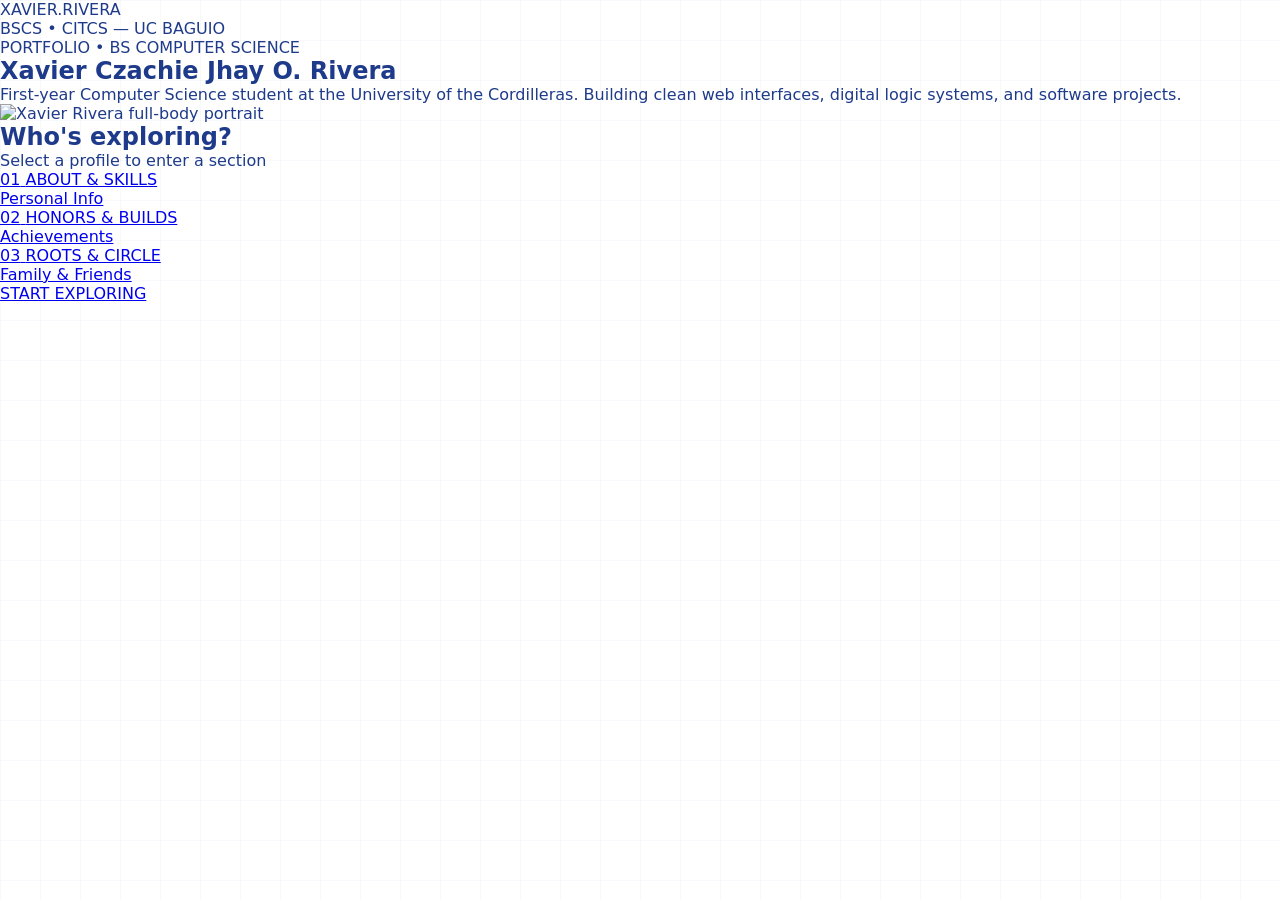
==== index.html @ 6c220031 "Update index.html" ====
<!DOCTYPE html>
<html lang="en">
<head>
  <meta charset="UTF-8" />
  <meta name="viewport" content="width=device-width, initial-scale=1.0" />
  <title>Xavier Czachie Jhay O. Rivera | Portfolio</title>
  <link rel="stylesheet" href="style.css" />
</head>
<body class="home-page">
  <header class="top-bar">
    <div class="brand">XAVIER.RIVERA</div>
    <span class="course-tag">BSCS • CITCS — UC BAGUIO</span>
  </header>

  <main class="home-stage">
    <!-- LEFT COLUMN: Original Texts + Head-to-Toe Full-Body Picture -->
    <section class="left-identity">
      <div class="identity-text">
        <span class="kicker">PORTFOLIO • BS COMPUTER SCIENCE</span>
        <h1 class="main-name">Xavier Czachie Jhay O. Rivera</h1>
        <p class="intro-copy">
          First-year Computer Science student at the University of the Cordilleras. 
          Building clean web interfaces, digital logic systems, and software projects.
        </p>
      </div>

     <div class="full-body-box">
  <!-- Replace src with your head-to-toe photo after class -->
  <img src="images/photo.jpg" alt="Xavier Rivera full-body portrait" />
</div>

    <!-- RIGHT COLUMN: Netflix "Who's Exploring?" Profile-Picker -->
    <section class="right-picker">
      <h2 class="picker-heading">Who's exploring?</h2>
      <p class="picker-sub">Select a profile to enter a section</p>

      <div class="picker-grid">
        <a href="personal-info.html" class="picker-card">
          <div class="picker-avatar">
            <span class="avatar-code">01</span>
            <span class="avatar-tag">ABOUT &amp; SKILLS</span>
          </div>
          <span class="picker-label">Personal Info</span>
        </a>

        <a href="achievements.html" class="picker-card">
          <div class="picker-avatar">
            <span class="avatar-code">02</span>
            <span class="avatar-tag">HONORS &amp; BUILDS</span>
          </div>
          <span class="picker-label">Achievements</span>
        </a>

        <a href="family.html" class="picker-card">
          <div class="picker-avatar">
            <span class="avatar-code">03</span>
            <span class="avatar-tag">ROOTS &amp; CIRCLE</span>
          </div>
          <span class="picker-label">Family &amp; Friends</span>
        </a>
      </div>

      <a href="personal-info.html" class="enter-btn">START EXPLORING</a>
    </section>
  </main>
</body>
</html>
---- style.css ----
/* ==========================================
   GLOBAL RESET & VIEWPORT LOCK (Zero-Scroll)
   ========================================== */
* {
  margin: 0;
  padding: 0;
  box-sizing: border-box;
}

html, body {
  width: 100vw;
  height: 100vh;
  overflow: hidden; 
  font-family: 'Inter', system-ui, -apple-system, sans-serif;
  background-color: #ffffff;
  /* Subtle graph paper grid background */
  background-image: linear-gradient(to right, rgba(30, 58, 138, 0.03) 1px, transparent 1px),
                    linear-gradient(to bottom, rgba(30, 58, 138, 0.03) 1px, transparent 1px);
  background-size: 40px 40px;
  color: #1E3A8A;
}

.app-container {
  display: flex;
  flex-direction: column;
  width: 100vw;
  height: 100vh;
  padding: 1.75rem 4rem;
  justify-content: space-between;
  will-change: opacity, transform;
  animation: portfolioEntrance 0.45s cubic-bezier(0.16, 1, 0.3, 1) forwards;
}

/* ==========================================
   NAVIGATION BAR (Pill Container Style)
   ========================================== */
.navbar {
  display: flex;
  justify-content: space-between;
  align-items: center;
  height: 56px;
  width: 100%;
}

.brand-logo {
  font-size: 1.25rem;
  font-weight: 800;
  letter-spacing: -0.5px;
  text-decoration: none;
  color: #1E3A8A;
}

/* Centered Pill Navigation Container */
.nav-pill-container {
  display: flex;
  gap: 2rem;
  list-style: none;
  background: #ffffff;
  border: 1px solid #bfdbfe;
  padding: 0.5rem 2rem;
  border-radius: 50px;
  box-shadow: 0 2px 8px rgba(30, 58, 138, 0.04);
}

.nav-link {
  text-decoration: none;
  color: #60a5fa;
  font-size: 0.9rem;
  font-weight: 600;
  transition: color 0.2s ease, transform 0.15s ease;
}

.nav-link:hover,
.nav-link.active {
  color: #1E3A8A;
}

.nav-link:active {
  transform: scale(0.95);
}

/* Right Status Badge */
.status-badge {
  display: flex;
  align-items: center;
  gap: 0.5rem;
  background: #ffffff;
  border: 1px solid #bfdbfe;
  padding: 0.4rem 1rem;
  border-radius: 50px;
  font-size: 0.8rem;
  font-weight: 500;
  color: #1E3A8A;
}

.status-dot {
  width: 7px;
  height: 7px;
  background-color: #10b981;
  border-radius: 50%;
  box-shadow: 0 0 0 3px rgba(16, 185, 129, 0.15);
}

/* ==========================================
   MAIN VIEWPORT CONTENT LAYOUT
   ========================================== */
.main-content {
  flex: 1;
  display: flex;
  align-items: center;
  justify-content: space-between;
  gap: 3rem;
  max-width: 1200px;
  width: 100%;
  margin: 0 auto;
}

.hero-text {
  max-width: 640px;
}

/* Computer Science Badge Tag */
.cs-badge {
  display: inline-flex;
  align-items: center;
  gap: 0.5rem;
  background: #eff6ff;
  border: 1px solid #bfdbfe;
  padding: 0.35rem 0.85rem;
  border-radius: 6px;
  font-size: 0.75rem;
  font-weight: 700;
  letter-spacing: 0.5px;
  color: #1E3A8A;
  text-transform: uppercase;
  margin-bottom: 0.85rem;
}

.greeting-tag {
  display: block;
  font-size: 0.95rem;
  font-weight: 500;
  color: #3b82f6;
  margin-bottom: 0.2rem;
}

.hero-title {
  font-size: clamp(2.8rem, 4.2vw, 4rem);
  font-weight: 900;
  letter-spacing: -1.5px;
  line-height: 1.02;
  margin-bottom: 1.15rem;
  color: #1E3A8A;
}

.hero-description {
  font-size: 1.05rem;
  line-height: 1.6;
  color: #3b82f6;
  margin-bottom: 1.5rem;
}

.hero-description strong {
  color: #1E3A8A;
}

/* ==========================================
   INTERACTIVE BUTTONS (3-Button Balanced Row)
   ========================================== */
.cta-group {
  display: flex;
  align-items: center;
  flex-wrap: wrap;
  gap: 0.75rem;
}

.btn {
  display: inline-flex;
  align-items: center;
  justify-content: center;
  gap: 0.45rem;
  padding: 0.75rem 1.35rem;
  font-weight: 600;
  font-size: 0.9rem;
  text-decoration: none;
  border-radius: 6px;
  transition: transform 0.15s cubic-bezier(0.4, 0, 0.2, 1), 
              background-color 0.2s ease, 
              border-color 0.2s ease,
              box-shadow 0.2s ease;
  will-change: transform;
}

.btn-primary {
  background: #1E3A8A;
  color: #ffffff;
  border: 1px solid #1E3A8A;
}

.btn-primary:hover {
  background: #172554;
  transform: translateY(-2px);
  box-shadow: 0 4px 12px rgba(30, 58, 138, 0.18);
}

.btn-outline {
  background: #ffffff;
  border: 1px solid #93c5fd;
  color: #1E3A8A;
}

.btn-outline:hover {
  background: #eff6ff;
  border-color: #1E3A8A;
  transform: translateY(-2px);
}

.btn:active {
  transform: scale(0.95) translateY(1px) !important;
}

/* ==========================================
   FOCUS / TELEMETRY STRIP
   ========================================== */
.focus-strip {
  display: inline-flex;
  align-items: center;
  gap: 1.25rem;
  margin-top: 1.65rem;
  padding: 0.8rem 1.2rem;
  background: rgba(239, 246, 255, 0.65);
  border: 1px solid #bfdbfe;
  border-radius: 8px;
}

.focus-item {
  display: flex;
  flex-direction: column;
  gap: 0.15rem;
}

.focus-label {
  font-size: 0.65rem;
  font-weight: 700;
  letter-spacing: 0.06em;
  color: #60a5fa;
  text-transform: uppercase;
}

.focus-val {
  font-size: 0.82rem;
  font-weight: 700;
  color: #1E3A8A;
}

.focus-divider {
  width: 1px;
  height: 26px;
  background: #bfdbfe;
}

/* ==========================================
   IMAGE CONTAINERS
   ========================================== */
.photo-wrapper {
  display: flex;
  justify-content: center;
  align-items: center;
}

.profile-img {
  max-height: 58vh;
  width: auto;
  object-fit: contain;
  border-radius: 10px;
  border: 1px solid #bfdbfe;
  box-shadow: 0 10px 28px rgba(30, 58, 138, 0.06);
  transition: transform 0.35s cubic-bezier(0.16, 1, 0.3, 1), box-shadow 0.35s ease;
}

.profile-img:hover {
  transform: translateY(-3px);
  box-shadow: 0 14px 32px rgba(30, 58, 138, 0.1);
}

/* ==========================================
   SUBPAGE CARDS GRID
   ========================================== */
.page-grid {
  display: grid;
  grid-template-columns: repeat(auto-fit, minmax(280px, 1fr));
  gap: 1.5rem;
  width: 100%;
}

.card {
  padding: 2rem;
  border: 1px solid #bfdbfe;
  border-radius: 8px;
  background: #ffffff;
  box-shadow: 0 2px 6px rgba(30, 58, 138, 0.02);
  transition: transform 0.25s cubic-bezier(0.16, 1, 0.3, 1), box-shadow 0.25s ease, border-color 0.25s ease;
}

.card:hover {
  transform: translateY(-3px);
  border-color: #93c5fd;
  box-shadow: 0 8px 20px rgba(30, 58, 138, 0.06);
}

.card h3 {
  margin-bottom: 0.5rem;
  font-size: 1.25rem;
  color: #1E3A8A;
}

.card p {
  color: #3b82f6;
  font-size: 0.95rem;
  line-height: 1.5;
}

/* ==========================================
   FOOTER (Social Icons & Signature)
   ========================================== */
.footer {
  display: flex;
  justify-content: space-between;
  align-items: center;
  height: 48px;
  border-top: 1px solid #bfdbfe;
}

.social-links {
  display: flex;
  gap: 0.75rem;
}

.social-icon {
  display: flex;
  align-items: center;
  justify-content: center;
  width: 36px;
  height: 36px;
  border: 1px solid #93c5fd;
  border-radius: 50%;
  color: #1E3A8A;
  text-decoration: none;
  background: #ffffff;
  transition: transform 0.15s ease, background-color 0.2s ease, color 0.2s ease, border-color 0.2s ease;
}

.social-icon:hover {
  background: #1E3A8A;
  color: #ffffff;
  border-color: #1E3A8A;
  transform: translateY(-2px);
}

.social-icon:active {
  transform: scale(0.93);
}

.signature {
  font-family: 'Brush Script MT', cursive, sans-serif;
  font-size: 1.4rem;
  color: #1E3A8A;
}

/* ==========================================
   ANIMATIONS (Staggered & Non-Exaggerated)
   ========================================== */
@keyframes portfolioEntrance {
  0% { 
    opacity: 0; 
    transform: scale(0.985) translateY(8px); 
  }
  100% { 
    opacity: 1; 
    transform: scale(1) translateY(0); 
  }
}

@keyframes subtleFadeUp {
  0% {
    opacity: 0;
    transform: translateY(14px);
  }
  100% {
    opacity: 1;
    transform: translateY(0);
  }
}

.anim-item {
  opacity: 0;
  animation: subtleFadeUp 0.55s cubic-bezier(0.16, 1, 0.3, 1) forwards;
  animation-delay: var(--delay, 0s);
}

.anim-photo {
  opacity: 0;
  animation: subtleFadeUp 0.65s cubic-bezier(0.16, 1, 0.3, 1) 0.25s forwards;
}

/* ==========================================
   PERSONAL INFORMATION PAGE LAYOUT
   ========================================== */
.about-split-container {
  display: grid;
  grid-template-columns: 0.9fr 1.3fr;
  gap: 2.5rem;
  width: 100%;
  align-items: center;
}

.about-left {
  display: flex;
  flex-direction: column;
  gap: 0.9rem;
}

.page-heading {
  font-size: 2.15rem;
  font-weight: 900;
  letter-spacing: -1px;
  margin-top: 0.2rem;
  color: #1E3A8A;
  line-height: 1.05;
}

.page-subheading {
  font-size: 0.95rem;
  font-weight: 700;
  color: #3b82f6;
  margin-top: 0.25rem;
}

.about-summary {
  font-size: 0.9rem;
  line-height: 1.55;
  color: #3b82f6;
}

.about-bio-list {
  display: flex;
  flex-direction: column;
  gap: 0.65rem;
  margin: 0.2rem 0 0.4rem 0;
  font-size: 0.88rem;
  font-weight: 600;
  color: #1E3A8A;
}

.about-bio-item {
  display: flex;
  align-items: center;
  gap: 0.65rem;
}

.github-row {
  display: flex;
  align-items: center;
  justify-content: space-between;
  width: 100%;
  padding-right: 1rem;
}

.inline-social-group {
  display: flex;
  align-items: center;
  gap: 0.6rem;
}

.inline-social-icon {
  display: flex;
  align-items: center;
  justify-content: center;
  width: 36px;
  height: 36px;
  border: 1px solid #93c5fd;
  border-radius: 50%;
  color: #1E3A8A;
  text-decoration: none;
  background: #ffffff;
  transition: all 0.2s ease;
}

.inline-social-icon:hover {
  background: #1E3A8A;
  color: #ffffff;
  border-color: #1E3A8A;
  transform: translateY(-2px);
}

.btn-sm {
  padding: 0.45rem 1rem;
  font-size: 0.82rem;
}

/* Administrative Data Record Card (Zero-Scroll Fit) */
.data-record-card {
  background: #ffffff;
  border: 1px solid #bfdbfe;
  border-radius: 12px;
  padding: 1.15rem 1.4rem;
  display: flex;
  flex-direction: column;
  gap: 0.65rem;
  box-shadow: 0 4px 16px rgba(30, 58, 138, 0.04);
}

.data-record-header {
  display: flex;
  justify-content: space-between;
  align-items: center;
  border-bottom: 2px solid #bfdbfe;
  padding-bottom: 0.35rem;
}

.data-record-title {
  font-size: 0.8rem;
  font-weight: 800;
  letter-spacing: 1px;
  text-transform: uppercase;
  color: #1E3A8A;
}

.record-id {
  font-size: 0.7rem;
  font-weight: 700;
  color: #60a5fa;
  background: #eff6ff;
  padding: 0.15rem 0.5rem;
  border-radius: 4px;
}

.data-section-label {
  font-size: 0.72rem;
  font-weight: 800;
  letter-spacing: 0.5px;
  text-transform: uppercase;
  color: #1E3A8A;
  background: #eff6ff;
  padding: 0.22rem 0.55rem;
  border-radius: 4px;
  border-left: 3px solid #1E3A8A;
}

.data-grid {
  display: grid;
  grid-template-columns: 1fr 1fr;
  gap: 0.45rem 1rem;
}

.data-field {
  display: flex;
  flex-direction: column;
  gap: 0.1rem;
}

.data-field.span-2 {
  grid-column: span 2;
}

.field-label {
  font-size: 0.64rem;
  font-weight: 700;
  text-transform: uppercase;
  letter-spacing: 0.5px;
  color: #60a5fa;
}

.field-value {
  font-size: 0.8rem;
  font-weight: 600;
  color: #1E3A8A;
}

/* ==========================================
   ACHIEVEMENTS PAGE LAYOUT (Expanded Grid)
   ========================================== */
.achievements-main {
  flex-direction: column;
  justify-content: center;
  align-items: flex-start !important;
  gap: 1rem;
}

.achievements-grid {
  grid-template-columns: repeat(3, 1fr);
  gap: 1rem;
  width: 100%;
}

.featured-card {
  grid-column: span 1;
  grid-row: span 2;
}
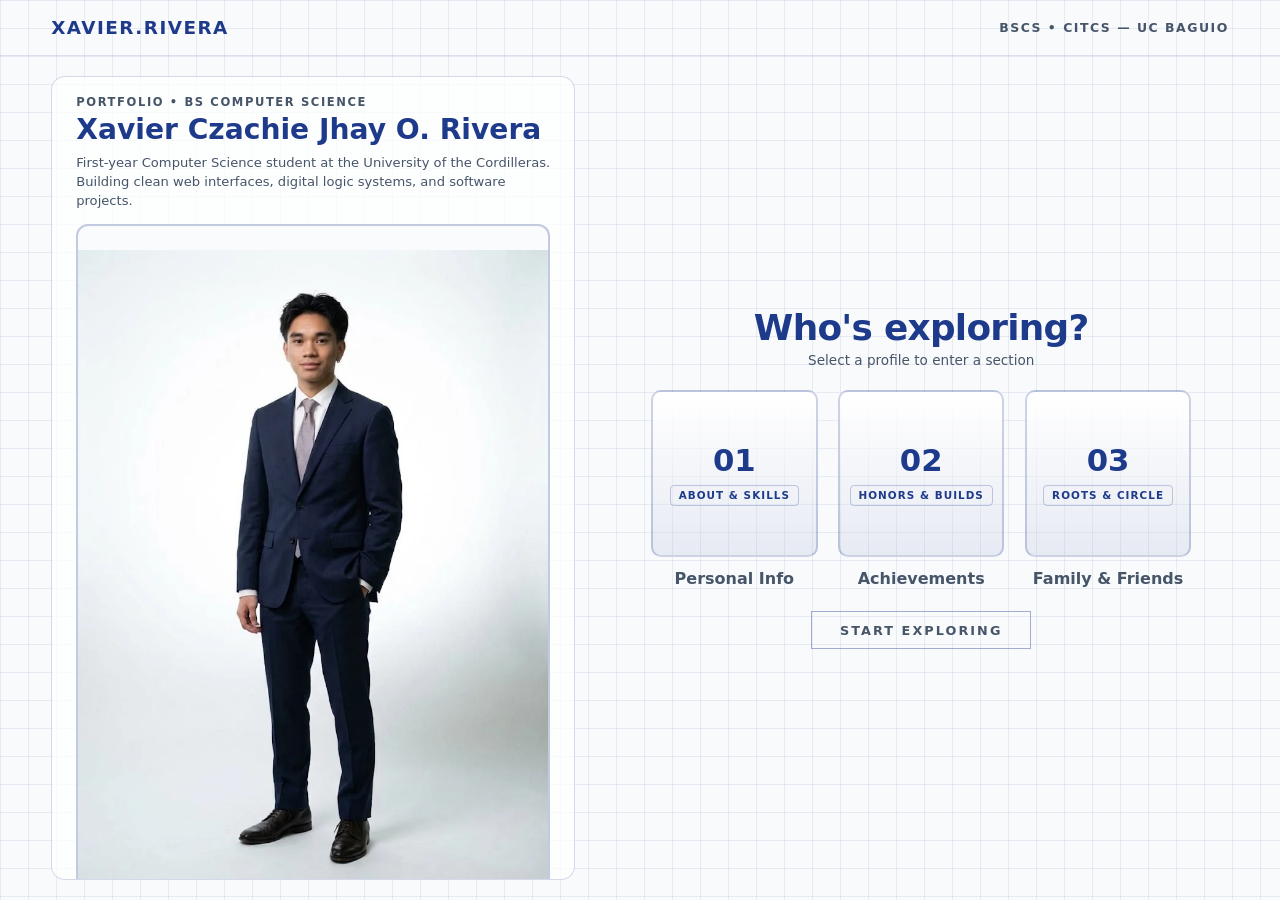
==== commit c38f28a2: "Update index.html" ====
--- a/index.html
+++ b/index.html
@@ -13,7 +13,7 @@
   </header>
 
   <main class="home-stage">
-    <!-- LEFT COLUMN: Original Texts + Head-to-Toe Full-Body Picture -->
+    <!-- LEFT COLUMN -->
     <section class="left-identity">
       <div class="identity-text">
         <span class="kicker">PORTFOLIO • BS COMPUTER SCIENCE</span>
@@ -24,12 +24,12 @@
         </p>
       </div>
 
-     <div class="full-body-box">
-  <!-- Replace src with your head-to-toe photo after class -->
-  <img src="images/photo.jpg" alt="Xavier Rivera full-body portrait" />
-</div>
+      <div class="full-body-box">
+        <img src="photo.jpg" alt="Xavier Rivera full-body portrait" />
+      </div>
+    </section>
 
-    <!-- RIGHT COLUMN: Netflix "Who's Exploring?" Profile-Picker -->
+    <!-- RIGHT COLUMN -->
     <section class="right-picker">
       <h2 class="picker-heading">Who's exploring?</h2>
       <p class="picker-sub">Select a profile to enter a section</p>
--- a/style.css
+++ b/style.css
@@ -597,3 +597,223 @@
   grid-column: span 1;
   grid-row: span 2;
 }
+
+/* =========================================================
+   HOME PAGE ONLY (Scoped under body.home-page — Zero Impact on Other Pages)
+   ========================================================= */
+
+html:has(body.home-page),
+body.home-page {
+  height: 100dvh;
+  max-height: 100dvh;
+  overflow: hidden;
+  margin: 0;
+  padding: 0;
+  display: flex;
+  flex-direction: column;
+  font-family: system-ui, -apple-system, sans-serif;
+  color: #1E3A8A;
+  background-color: #F8FAFC;
+  background-image:
+    linear-gradient(to right, rgba(30, 58, 138, 0.08) 1px, transparent 1px),
+    linear-gradient(to bottom, rgba(30, 58, 138, 0.08) 1px, transparent 1px);
+  background-size: 28px 28px;
+}
+
+body.home-page .top-bar {
+  flex: 0 0 56px;
+  padding: 0 clamp(1.5rem, 4vw, 3.5rem);
+  display: flex;
+  align-items: center;
+  justify-content: space-between;
+  border-bottom: 1px solid rgba(30, 58, 138, 0.14);
+}
+
+body.home-page .brand {
+  font-weight: 900;
+  font-size: 1.15rem;
+  letter-spacing: 0.08em;
+}
+
+body.home-page .course-tag {
+  font-size: 0.78rem;
+  font-weight: 700;
+  letter-spacing: 0.12em;
+  color: #475569;
+}
+
+body.home-page .home-stage {
+  flex: 1 1 auto;
+  min-height: 0;
+  display: grid;
+  grid-template-columns: 0.92fr 1.08fr;
+  gap: clamp(1.5rem, 3vw, 2.5rem);
+  padding: clamp(1rem, 2.2vh, 1.75rem) clamp(1.5rem, 4vw, 3.5rem);
+  align-items: stretch;
+}
+
+/* Left Column: Original Text + Head-to-Toe Photo */
+body.home-page .left-identity {
+  min-height: 0;
+  display: flex;
+  flex-direction: column;
+  padding: clamp(0.9rem, 2vh, 1.4rem) 1.5rem 0;
+  background: rgba(255, 255, 255, 0.72);
+  border: 1.5px solid rgba(30, 58, 138, 0.18);
+  border-radius: 14px;
+  overflow: hidden;
+}
+
+body.home-page .identity-text {
+  flex: 0 0 auto;
+}
+
+body.home-page .kicker {
+  display: block;
+  font-size: 0.72rem;
+  font-weight: 700;
+  letter-spacing: 0.14em;
+  color: #475569;
+  margin-bottom: 0.35rem;
+}
+
+body.home-page .main-name {
+  font-size: clamp(1.45rem, 2.2vw, 2.1rem);
+  font-weight: 800;
+  line-height: 1.12;
+  margin-bottom: 0.45rem;
+}
+
+body.home-page .intro-copy {
+  font-size: clamp(0.82rem, 1.3vh, 0.92rem);
+  line-height: 1.45;
+  color: #475569;
+}
+
+body.home-page .full-body-box {
+  flex: 1 1 auto;
+  min-height: 0;
+  margin-top: clamp(0.65rem, 1.5vh, 1rem);
+  border: 2px solid rgba(30, 58, 138, 0.25);
+  border-bottom: none;
+  border-radius: 12px 12px 0 0;
+  background: rgba(248, 250, 252, 0.8);
+  display: flex;
+  align-items: flex-end;
+  justify-content: center;
+  overflow: hidden;
+}
+
+body.home-page .full-body-box img {
+  max-width: 100%;
+  max-height: 100%;
+  width: auto;
+  height: 100%;
+  object-fit: contain;
+  object-position: bottom center;
+  display: block;
+}
+
+/* Right Column: Netflix Profile-Picker */
+body.home-page .right-picker {
+  min-height: 0;
+  display: flex;
+  flex-direction: column;
+  align-items: center;
+  justify-content: center;
+  text-align: center;
+}
+
+body.home-page .picker-heading {
+  font-size: clamp(1.65rem, 2.8vw, 2.5rem);
+  font-weight: 800;
+  letter-spacing: -0.02em;
+  margin-bottom: 0.25rem;
+}
+
+body.home-page .picker-sub {
+  font-size: clamp(0.85rem, 1.4vh, 0.95rem);
+  color: #475569;
+  margin-bottom: clamp(1.1rem, 2.5vh, 1.85rem);
+}
+
+body.home-page .picker-grid {
+  display: flex;
+  justify-content: center;
+  gap: clamp(0.9rem, 1.6vw, 1.35rem);
+  margin-bottom: clamp(1.2rem, 2.6vh, 2rem);
+}
+
+body.home-page .picker-card {
+  width: clamp(120px, 13vw, 175px);
+  text-decoration: none;
+  color: #475569;
+  display: flex;
+  flex-direction: column;
+  align-items: center;
+}
+
+body.home-page .picker-avatar {
+  width: 100%;
+  aspect-ratio: 1 / 1;
+  border-radius: 10px;
+  background: linear-gradient(180deg, #FFFFFF 0%, rgba(30, 58, 138, 0.08) 100%);
+  border: 2px solid rgba(30, 58, 138, 0.22);
+  display: flex;
+  flex-direction: column;
+  align-items: center;
+  justify-content: center;
+  gap: 0.45rem;
+  margin-bottom: 0.75rem;
+  transition: transform 200ms ease, border-color 200ms ease, box-shadow 200ms ease;
+}
+
+body.home-page .avatar-code {
+  font-size: clamp(1.8rem, 2.4vw, 2.4rem);
+  font-weight: 800;
+  color: #1E3A8A;
+}
+
+body.home-page .avatar-tag {
+  font-size: 0.65rem;
+  font-weight: 700;
+  letter-spacing: 0.1em;
+  color: #1E3A8A;
+  padding: 0.22rem 0.5rem;
+  border: 1px solid rgba(30, 58, 138, 0.25);
+  border-radius: 4px;
+}
+
+body.home-page .picker-label {
+  font-size: 1rem;
+  font-weight: 700;
+  color: #475569;
+  transition: color 200ms ease;
+}
+
+body.home-page .picker-card:hover .picker-avatar {
+  transform: scale(1.05);
+  border: 3px solid #1E3A8A;
+  box-shadow: 0 12px 24px rgba(30, 58, 138, 0.15);
+}
+
+body.home-page .picker-card:hover .picker-label {
+  color: #1E3A8A;
+}
+
+body.home-page .enter-btn {
+  padding: 0.65rem 1.75rem;
+  border: 1.5px solid rgba(30, 58, 138, 0.4);
+  color: #475569;
+  text-decoration: none;
+  font-size: 0.8rem;
+  font-weight: 700;
+  letter-spacing: 0.16em;
+  transition: border-color 180ms ease, color 180ms ease, background-color 180ms ease;
+}
+
+body.home-page .enter-btn:hover {
+  border-color: #1E3A8A;
+  color: #1E3A8A;
+  background-color: rgba(30, 58, 138, 0.08);
+}
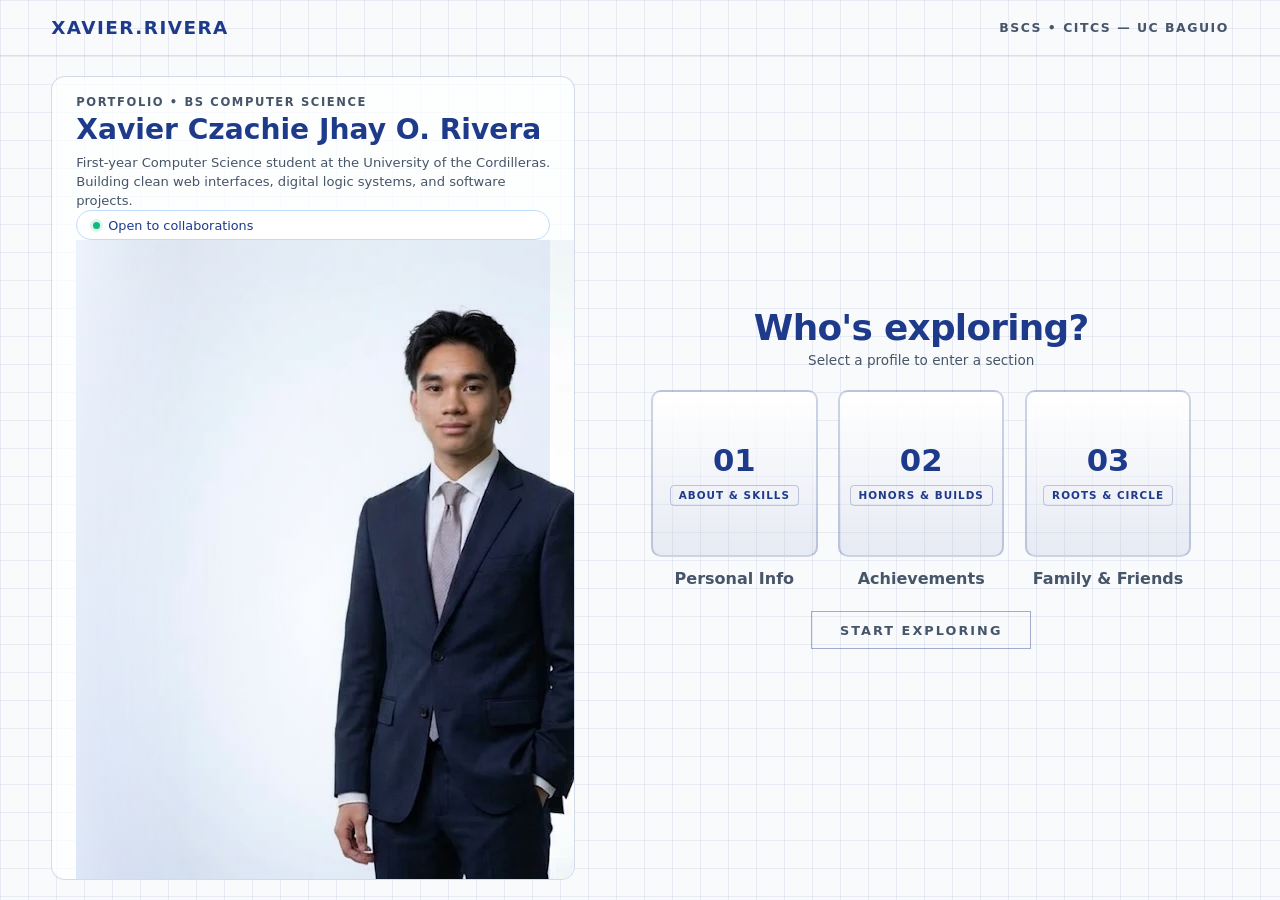
==== commit 02eb19f1: "Update index.html" ====
--- a/index.html
+++ b/index.html
@@ -22,6 +22,9 @@
           First-year Computer Science student at the University of the Cordilleras. 
           Building clean web interfaces, digital logic systems, and software projects.
         </p>
+        <div class="status-badge status-inline">
+  <span class="status-dot"></span> Open to collaborations
+</div>
       </div>
 
       <div class="full-body-box">
--- a/style.css
+++ b/style.css
@@ -690,28 +690,20 @@
   color: #475569;
 }
 
+/* ===== HOME PAGE ADD-ONS (safe to delete this whole block to undo) ===== */
+
 body.home-page .full-body-box {
-  flex: 1 1 auto;
-  min-height: 0;
-  margin-top: clamp(0.65rem, 1.5vh, 1rem);
-  border: 2px solid rgba(30, 58, 138, 0.25);
-  border-bottom: none;
-  border-radius: 12px 12px 0 0;
-  background: rgba(248, 250, 252, 0.8);
-  display: flex;
-  align-items: flex-end;
-  justify-content: center;
-  overflow: hidden;
+  isolation: isolate;
+  background-color: #e6edf9;
+  background-image:
+    radial-gradient(ellipse at 50% 35%, #f8fbff 0%, rgba(248, 251, 255, 0) 65%),
+    linear-gradient(180deg, #eef3fc 0%, #d5e0f4 100%);
 }
 
 body.home-page .full-body-box img {
-  max-width: 100%;
-  max-height: 100%;
-  width: auto;
-  height: 100%;
-  object-fit: contain;
-  object-position: bottom center;
-  display: block;
+  mix-blend-mode: multiply;
+  -webkit-mask-image: linear-gradient(to right, transparent 0, #000 14%, #000 86%, transparent 100%);
+  mask-image: linear-gradient(to right, transparent 0, #000 14%, #000 86%, transparent 100%);
 }
 
 /* Right Column: Netflix Profile-Picker */
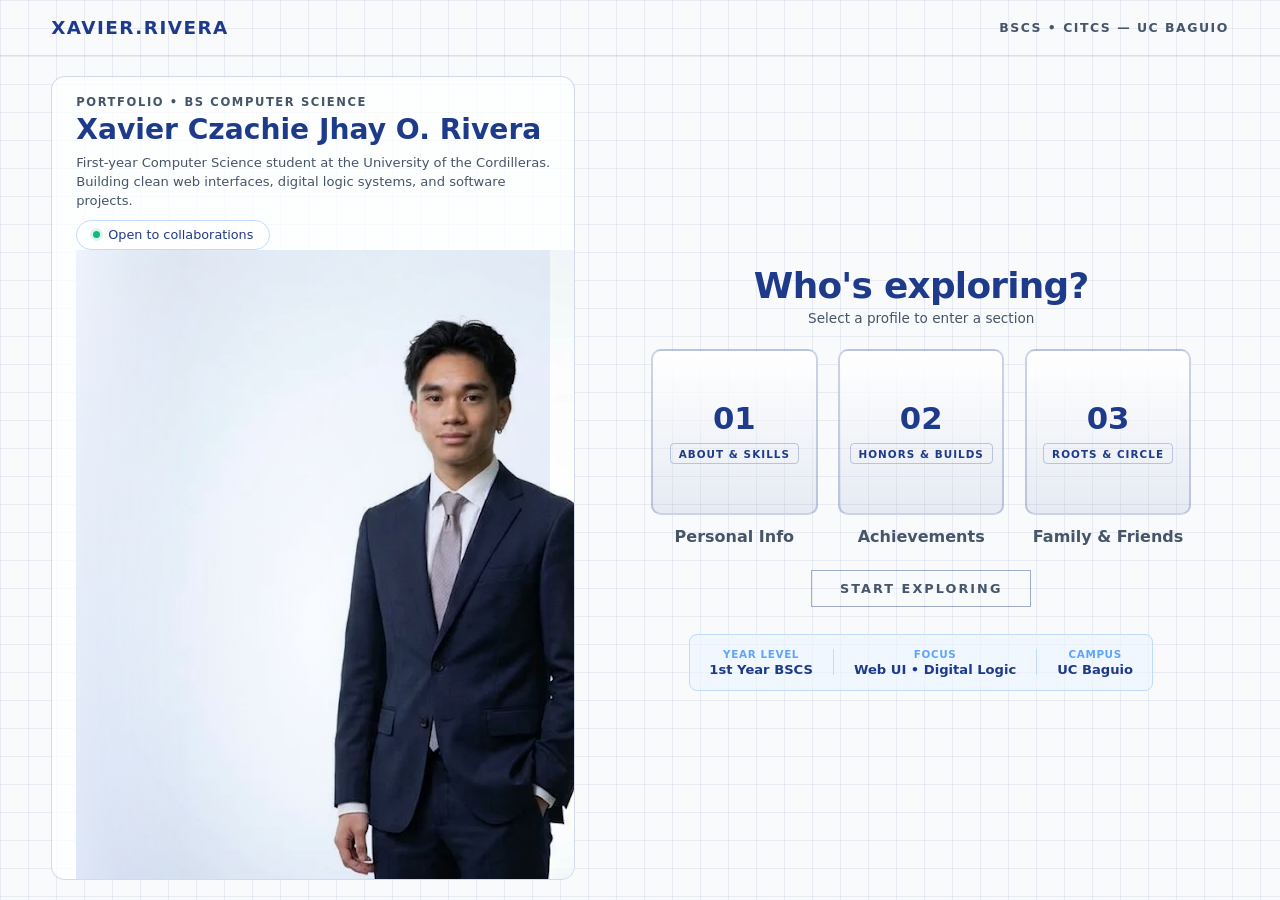
==== commit b4736d33: "Update index.html" ====
--- a/index.html
+++ b/index.html
@@ -64,6 +64,22 @@
       </div>
 
       <a href="personal-info.html" class="enter-btn">START EXPLORING</a>
+      <div class="focus-strip home-strip anim-item" style="--delay: 0.3s">
+  <div class="focus-item">
+    <span class="focus-label">Year Level</span>
+    <span class="focus-val">1st Year BSCS</span>
+  </div>
+  <div class="focus-divider"></div>
+  <div class="focus-item">
+    <span class="focus-label">Focus</span>
+    <span class="focus-val">Web UI • Digital Logic</span>
+  </div>
+  <div class="focus-divider"></div>
+  <div class="focus-item">
+    <span class="focus-label">Campus</span>
+    <span class="focus-val">UC Baguio</span>
+  </div>
+</div>
     </section>
   </main>
 </body>
--- a/style.css
+++ b/style.css
@@ -809,3 +809,17 @@
   color: #1E3A8A;
   background-color: rgba(30, 58, 138, 0.08);
 }
+
+body.home-page .status-inline {
+  display: inline-flex;
+  margin-top: 0.6rem;
+}
+
+body.home-page .status-dot {
+  animation: dotPulse 2s infinite;
+}
+
+@keyframes dotPulse {
+  0%   { box-shadow: 0 0 0 0 rgba(16, 185, 129, 0.45); }
+  100% { box-shadow: 0 0 0 8px rgba(16, 185, 129, 0); }
+}
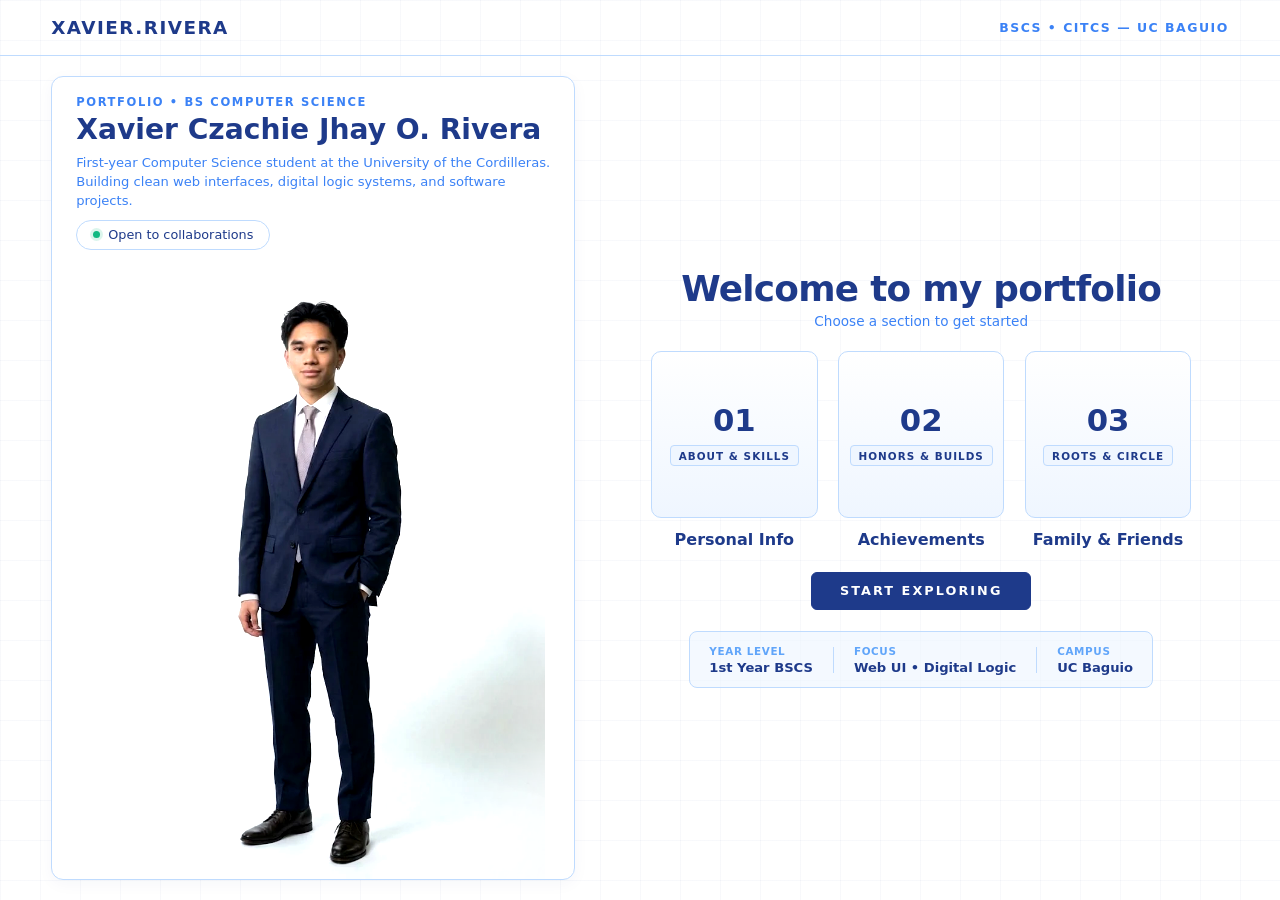
==== commit 459aef02: "Update index.html" ====
--- a/index.html
+++ b/index.html
@@ -34,8 +34,8 @@
 
     <!-- RIGHT COLUMN -->
     <section class="right-picker">
-      <h2 class="picker-heading">Who's exploring?</h2>
-      <p class="picker-sub">Select a profile to enter a section</p>
+      <h2 class="picker-heading">Welcome to my portfolio</h2>
+      <p class="picker-sub">Choose a section to get started</p>
 
       <div class="picker-grid">
         <a href="personal-info.html" class="picker-card">
--- a/style.css
+++ b/style.css
@@ -599,25 +599,33 @@
 }
 
 /* =========================================================
-   HOME PAGE ONLY (Scoped under body.home-page — Zero Impact on Other Pages)
+   HOME PAGE ONLY (Scoped under body.home-page)
    ========================================================= */
 
 html:has(body.home-page),
 body.home-page {
-  height: 100dvh;
-  max-height: 100dvh;
-  overflow: hidden;
+  min-height: 100dvh;
+  width: 100%;
+  overflow-x: hidden;
   margin: 0;
   padding: 0;
   display: flex;
   flex-direction: column;
-  font-family: system-ui, -apple-system, sans-serif;
-  color: #1E3A8A;
-  background-color: #F8FAFC;
+  font-family: 'Inter', system-ui, -apple-system, sans-serif;
+  color: #1E3A8A;
+  background-color: #ffffff;
   background-image:
-    linear-gradient(to right, rgba(30, 58, 138, 0.08) 1px, transparent 1px),
-    linear-gradient(to bottom, rgba(30, 58, 138, 0.08) 1px, transparent 1px);
-  background-size: 28px 28px;
+    linear-gradient(to right, rgba(30, 58, 138, 0.03) 1px, transparent 1px),
+    linear-gradient(to bottom, rgba(30, 58, 138, 0.03) 1px, transparent 1px);
+  background-size: 40px 40px;
+}
+
+@media (min-width: 901px) and (min-height: 680px) {
+  html:has(body.home-page),
+  body.home-page {
+    height: 100dvh;
+    overflow: hidden;
+  }
 }
 
 body.home-page .top-bar {
@@ -626,20 +634,21 @@
   display: flex;
   align-items: center;
   justify-content: space-between;
-  border-bottom: 1px solid rgba(30, 58, 138, 0.14);
+  border-bottom: 1px solid #bfdbfe;
 }
 
 body.home-page .brand {
   font-weight: 900;
   font-size: 1.15rem;
   letter-spacing: 0.08em;
+  color: #1E3A8A;
 }
 
 body.home-page .course-tag {
   font-size: 0.78rem;
   font-weight: 700;
   letter-spacing: 0.12em;
-  color: #475569;
+  color: #3b82f6;
 }
 
 body.home-page .home-stage {
@@ -647,25 +656,23 @@
   min-height: 0;
   display: grid;
   grid-template-columns: 0.92fr 1.08fr;
+  grid-template-rows: minmax(0, 1fr);
   gap: clamp(1.5rem, 3vw, 2.5rem);
   padding: clamp(1rem, 2.2vh, 1.75rem) clamp(1.5rem, 4vw, 3.5rem);
   align-items: stretch;
 }
 
-/* Left Column: Original Text + Head-to-Toe Photo */
+/* Left Column: Intro + Portrait */
 body.home-page .left-identity {
   min-height: 0;
-  display: flex;
-  flex-direction: column;
+  display: grid;
+  grid-template-rows: auto minmax(0, 1fr);
   padding: clamp(0.9rem, 2vh, 1.4rem) 1.5rem 0;
-  background: rgba(255, 255, 255, 0.72);
-  border: 1.5px solid rgba(30, 58, 138, 0.18);
-  border-radius: 14px;
+  background: #ffffff;
+  border: 1px solid #bfdbfe;
+  border-radius: 12px;
+  box-shadow: 0 4px 16px rgba(30, 58, 138, 0.04);
   overflow: hidden;
-}
-
-body.home-page .identity-text {
-  flex: 0 0 auto;
 }
 
 body.home-page .kicker {
@@ -673,7 +680,7 @@
   font-size: 0.72rem;
   font-weight: 700;
   letter-spacing: 0.14em;
-  color: #475569;
+  color: #3b82f6;
   margin-bottom: 0.35rem;
 }
 
@@ -682,31 +689,67 @@
   font-weight: 800;
   line-height: 1.12;
   margin-bottom: 0.45rem;
+  color: #1E3A8A;
 }
 
 body.home-page .intro-copy {
   font-size: clamp(0.82rem, 1.3vh, 0.92rem);
   line-height: 1.45;
-  color: #475569;
-}
-
-/* ===== HOME PAGE ADD-ONS (safe to delete this whole block to undo) ===== */
-
+  color: #3b82f6;
+}
+
+body.home-page .status-inline {
+  display: inline-flex;
+  margin-top: 0.6rem;
+  margin-bottom: 0.6rem;
+}
+
+body.home-page .status-dot {
+  animation: dotPulse 2s infinite;
+}
+
+@keyframes dotPulse {
+  0%   { box-shadow: 0 0 0 0 rgba(16, 185, 129, 0.45); }
+  100% { box-shadow: 0 0 0 8px rgba(16, 185, 129, 0); }
+}
+
+/* Full-Body Portrait Blend */
 body.home-page .full-body-box {
-  isolation: isolate;
-  background-color: #e6edf9;
-  background-image:
-    radial-gradient(ellipse at 50% 35%, #f8fbff 0%, rgba(248, 251, 255, 0) 65%),
-    linear-gradient(180deg, #eef3fc 0%, #d5e0f4 100%);
+  position: relative;
+  min-height: 0;
+  display: flex;
+  align-items: flex-end;
+  justify-content: center;
+  background: transparent;
+  overflow: hidden;
 }
 
 body.home-page .full-body-box img {
+  display: block;
+  width: auto;
+  height: 100%;
+  max-width: 100%;
+  max-height: 100%;
+  object-fit: contain;
+  object-position: bottom center;
+  filter: brightness(1.16) contrast(1.12);
   mix-blend-mode: multiply;
-  -webkit-mask-image: linear-gradient(to right, transparent 0, #000 14%, #000 86%, transparent 100%);
-  mask-image: linear-gradient(to right, transparent 0, #000 14%, #000 86%, transparent 100%);
-}
-
-/* Right Column: Netflix Profile-Picker */
+  -webkit-mask-image: radial-gradient(ellipse 68% 82% at 50% 52%, #000 62%, transparent 98%);
+  mask-image: radial-gradient(ellipse 68% 82% at 50% 52%, #000 62%, transparent 98%);
+}
+
+body.home-page .photo-fallback {
+  height: 100%;
+  min-height: 180px;
+  align-items: center;
+  justify-content: center;
+  text-align: center;
+  padding: 1rem;
+  font-size: 0.85rem;
+  color: #3b82f6;
+}
+
+/* Right Column: Profile Picker */
 body.home-page .right-picker {
   min-height: 0;
   display: flex;
@@ -721,16 +764,18 @@
   font-weight: 800;
   letter-spacing: -0.02em;
   margin-bottom: 0.25rem;
+  color: #1E3A8A;
 }
 
 body.home-page .picker-sub {
   font-size: clamp(0.85rem, 1.4vh, 0.95rem);
-  color: #475569;
+  color: #3b82f6;
   margin-bottom: clamp(1.1rem, 2.5vh, 1.85rem);
 }
 
 body.home-page .picker-grid {
   display: flex;
+  flex-wrap: wrap;
   justify-content: center;
   gap: clamp(0.9rem, 1.6vw, 1.35rem);
   margin-bottom: clamp(1.2rem, 2.6vh, 2rem);
@@ -739,7 +784,7 @@
 body.home-page .picker-card {
   width: clamp(120px, 13vw, 175px);
   text-decoration: none;
-  color: #475569;
+  color: #3b82f6;
   display: flex;
   flex-direction: column;
   align-items: center;
@@ -749,8 +794,8 @@
   width: 100%;
   aspect-ratio: 1 / 1;
   border-radius: 10px;
-  background: linear-gradient(180deg, #FFFFFF 0%, rgba(30, 58, 138, 0.08) 100%);
-  border: 2px solid rgba(30, 58, 138, 0.22);
+  background: linear-gradient(180deg, #ffffff 0%, #eff6ff 100%);
+  border: 1px solid #bfdbfe;
   display: flex;
   flex-direction: column;
   align-items: center;
@@ -771,22 +816,23 @@
   font-weight: 700;
   letter-spacing: 0.1em;
   color: #1E3A8A;
+  background: #eff6ff;
   padding: 0.22rem 0.5rem;
-  border: 1px solid rgba(30, 58, 138, 0.25);
+  border: 1px solid #bfdbfe;
   border-radius: 4px;
 }
 
 body.home-page .picker-label {
   font-size: 1rem;
   font-weight: 700;
-  color: #475569;
+  color: #1E3A8A;
   transition: color 200ms ease;
 }
 
 body.home-page .picker-card:hover .picker-avatar {
   transform: scale(1.05);
-  border: 3px solid #1E3A8A;
-  box-shadow: 0 12px 24px rgba(30, 58, 138, 0.15);
+  border-color: #1E3A8A;
+  box-shadow: 0 10px 24px rgba(30, 58, 138, 0.12);
 }
 
 body.home-page .picker-card:hover .picker-label {
@@ -794,32 +840,42 @@
 }
 
 body.home-page .enter-btn {
+  display: inline-block;
   padding: 0.65rem 1.75rem;
-  border: 1.5px solid rgba(30, 58, 138, 0.4);
-  color: #475569;
+  background: #1E3A8A;
+  border: 1px solid #1E3A8A;
+  border-radius: 6px;
+  color: #ffffff;
   text-decoration: none;
   font-size: 0.8rem;
   font-weight: 700;
   letter-spacing: 0.16em;
-  transition: border-color 180ms ease, color 180ms ease, background-color 180ms ease;
+  transition: background-color 180ms ease, border-color 180ms ease;
 }
 
 body.home-page .enter-btn:hover {
-  border-color: #1E3A8A;
-  color: #1E3A8A;
-  background-color: rgba(30, 58, 138, 0.08);
-}
-
-body.home-page .status-inline {
-  display: inline-flex;
-  margin-top: 0.6rem;
-}
-
-body.home-page .status-dot {
-  animation: dotPulse 2s infinite;
-}
-
-@keyframes dotPulse {
-  0%   { box-shadow: 0 0 0 0 rgba(16, 185, 129, 0.45); }
-  100% { box-shadow: 0 0 0 8px rgba(16, 185, 129, 0); }
-}
+  background: #172554;
+  border-color: #172554;
+}
+
+body.home-page .home-strip {
+  margin-top: clamp(1rem, 2.4vh, 1.75rem);
+  text-align: left;
+}
+
+@media (max-width: 900px) {
+  body.home-page .home-stage {
+    grid-template-columns: 1fr;
+    grid-template-rows: auto auto;
+  }
+
+  body.home-page .full-body-box {
+    height: 280px;
+  }
+}
+
+@media (max-height: 700px) {
+  body.home-page .home-strip {
+    display: none;
+  }
+}
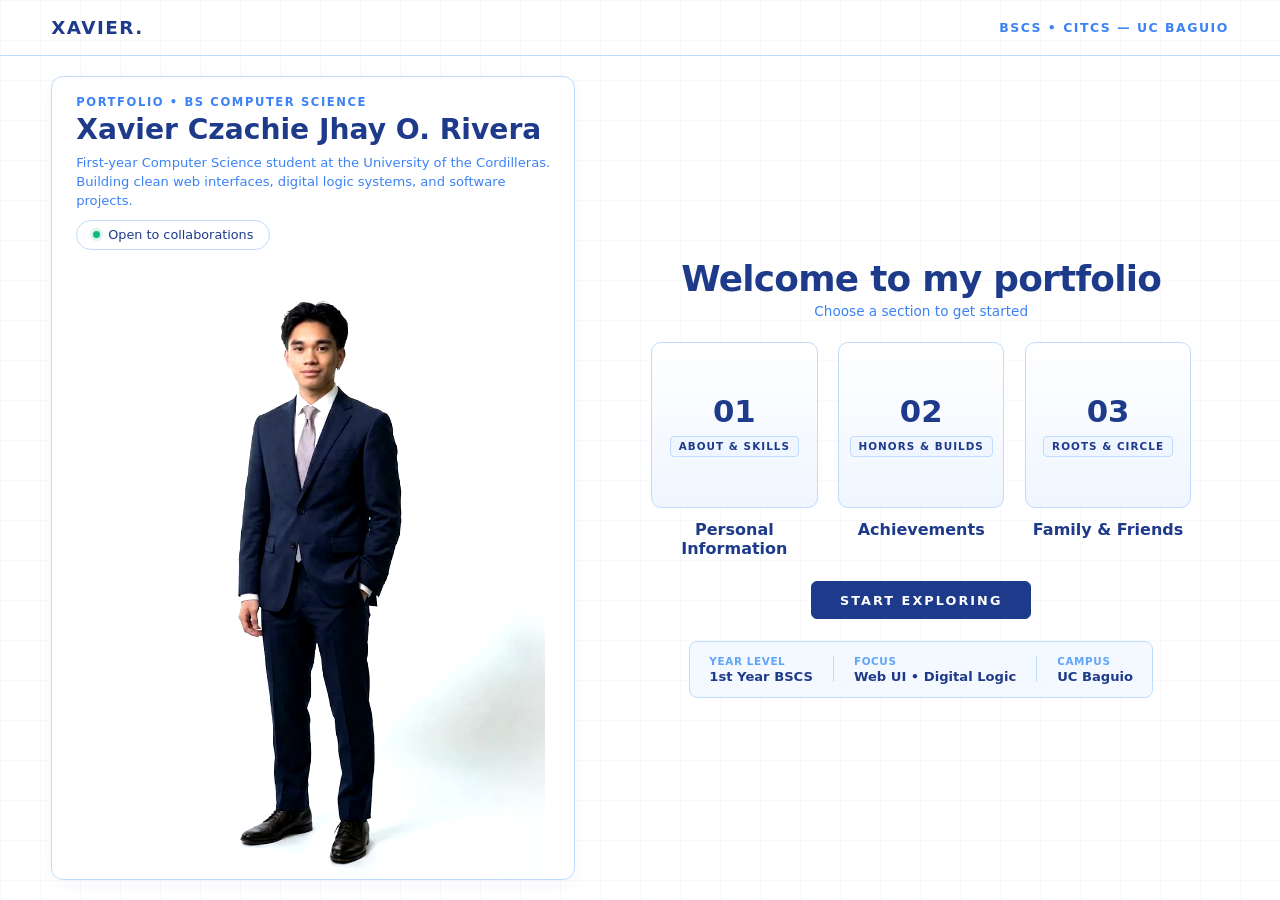
==== commit dfddf888: "Update index.html" ====
--- a/index.html
+++ b/index.html
@@ -8,7 +8,7 @@
 </head>
 <body class="home-page">
   <header class="top-bar">
-    <div class="brand">XAVIER.RIVERA</div>
+    <div class="brand">XAVIER.</div>
     <span class="course-tag">BSCS • CITCS — UC BAGUIO</span>
   </header>
 
@@ -43,7 +43,7 @@
             <span class="avatar-code">01</span>
             <span class="avatar-tag">ABOUT &amp; SKILLS</span>
           </div>
-          <span class="picker-label">Personal Info</span>
+          <span class="picker-label">Personal Information</span>
         </a>
 
         <a href="achievements.html" class="picker-card">
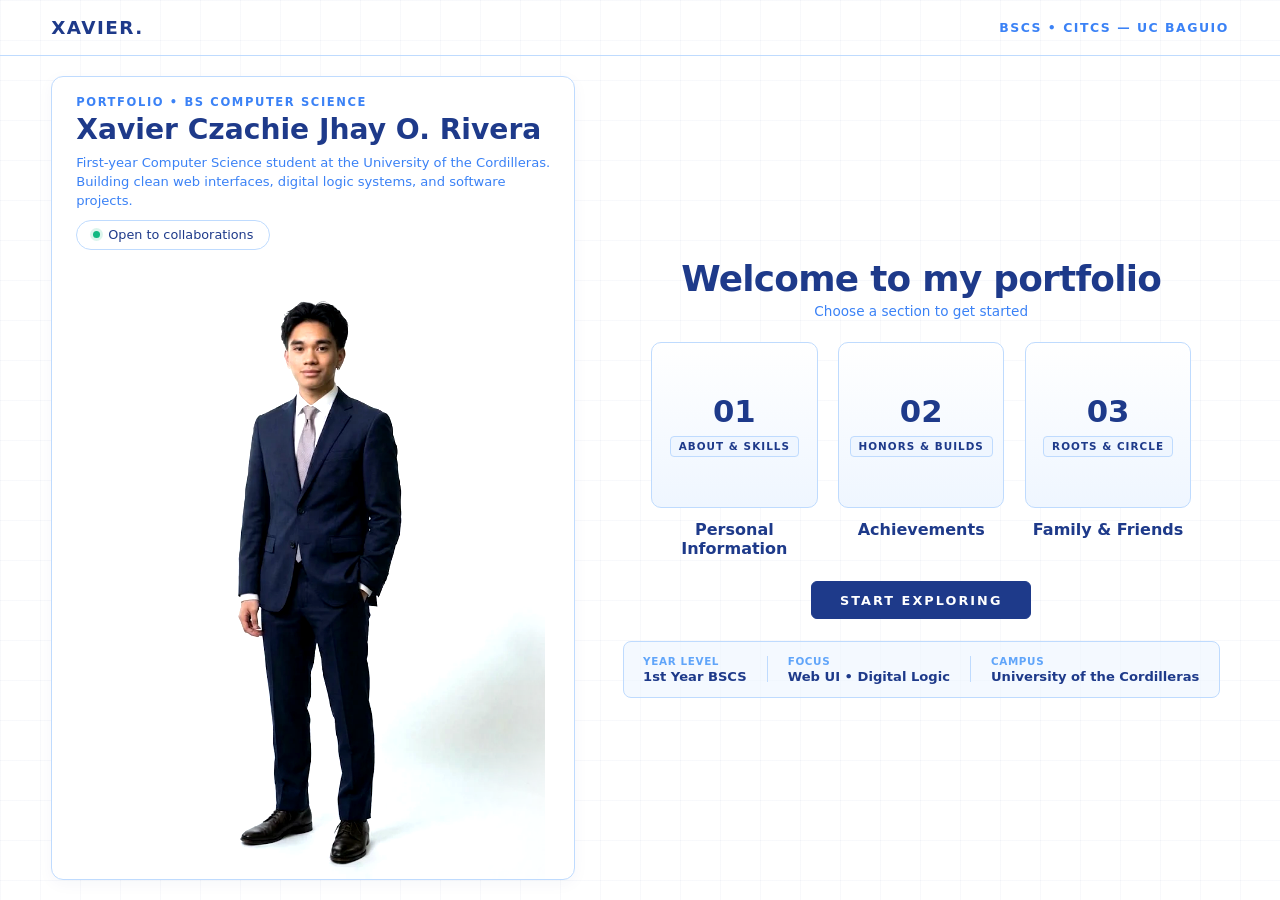
==== commit 11ce4ebd: "Update index.html" ====
--- a/index.html
+++ b/index.html
@@ -77,7 +77,7 @@
   <div class="focus-divider"></div>
   <div class="focus-item">
     <span class="focus-label">Campus</span>
-    <span class="focus-val">UC Baguio</span>
+    <span class="focus-val">University of the Cordilleras</span>
   </div>
 </div>
     </section>
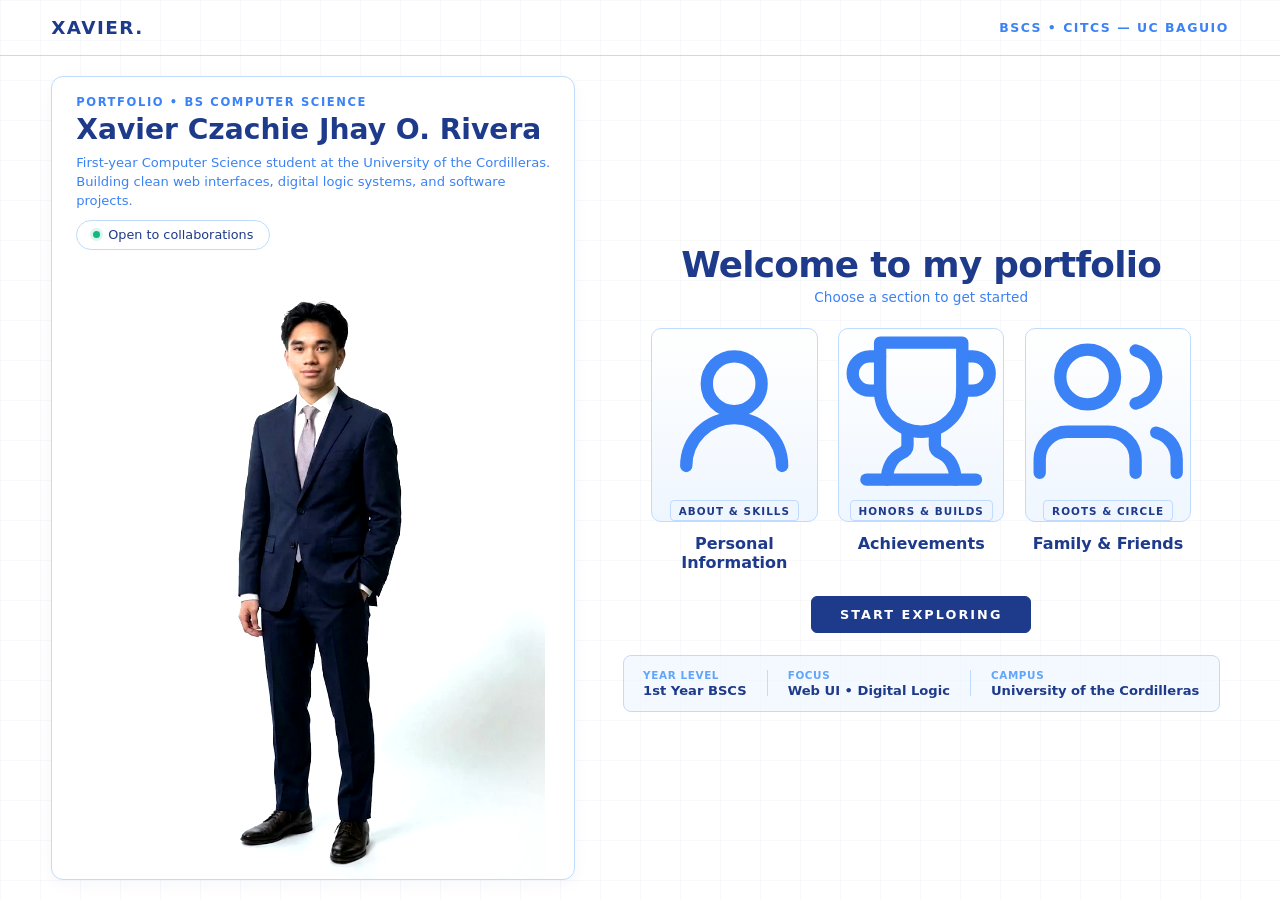
==== commit f2d8b524: "Update index.html" ====
--- a/index.html
+++ b/index.html
@@ -38,25 +38,43 @@
       <p class="picker-sub">Choose a section to get started</p>
 
       <div class="picker-grid">
+        <!-- Personal Information: User / ID Profile Icon -->
         <a href="personal-info.html" class="picker-card">
           <div class="picker-avatar">
-            <span class="avatar-code">01</span>
+            <svg class="avatar-icon" viewBox="0 0 24 24" fill="none" stroke="currentColor" stroke-width="1.8" stroke-linecap="round" stroke-linejoin="round" aria-hidden="true">
+              <circle cx="12" cy="8" r="4"></circle>
+              <path d="M5 20a7 7 0 0 1 14 0"></path>
+            </svg>
             <span class="avatar-tag">ABOUT &amp; SKILLS</span>
           </div>
           <span class="picker-label">Personal Information</span>
         </a>
 
+        <!-- Achievements: Trophy / Award Icon -->
         <a href="achievements.html" class="picker-card">
           <div class="picker-avatar">
-            <span class="avatar-code">02</span>
+            <svg class="avatar-icon" viewBox="0 0 24 24" fill="none" stroke="currentColor" stroke-width="1.8" stroke-linecap="round" stroke-linejoin="round" aria-hidden="true">
+              <path d="M6 9H4.5a2.5 2.5 0 0 1 0-5H6"></path>
+              <path d="M18 9h1.5a2.5 2.5 0 0 0 0-5H18"></path>
+              <path d="M4 22h16"></path>
+              <path d="M10 14.66V17c0 .55-.47.98-.97 1.21C7.85 18.75 7 20.24 7 22"></path>
+              <path d="M14 14.66V17c0 .55.47.98.97 1.21C16.15 18.75 17 20.24 17 22"></path>
+              <path d="M18 2H6v7a6 6 0 0 0 12 0V2Z"></path>
+            </svg>
             <span class="avatar-tag">HONORS &amp; BUILDS</span>
           </div>
           <span class="picker-label">Achievements</span>
         </a>
 
+        <!-- Family & Friends: Users / Community Group Icon -->
         <a href="family.html" class="picker-card">
           <div class="picker-avatar">
-            <span class="avatar-code">03</span>
+            <svg class="avatar-icon" viewBox="0 0 24 24" fill="none" stroke="currentColor" stroke-width="1.8" stroke-linecap="round" stroke-linejoin="round" aria-hidden="true">
+              <path d="M16 21v-2a4 4 0 0 0-4-4H6a4 4 0 0 0-4 4v2"></path>
+              <circle cx="9" cy="7" r="4"></circle>
+              <path d="M22 21v-2a4 4 0 0 0-3-3.87"></path>
+              <path d="M16 3.13a4 4 0 0 1 0 7.75"></path>
+            </svg>
             <span class="avatar-tag">ROOTS &amp; CIRCLE</span>
           </div>
           <span class="picker-label">Family &amp; Friends</span>
